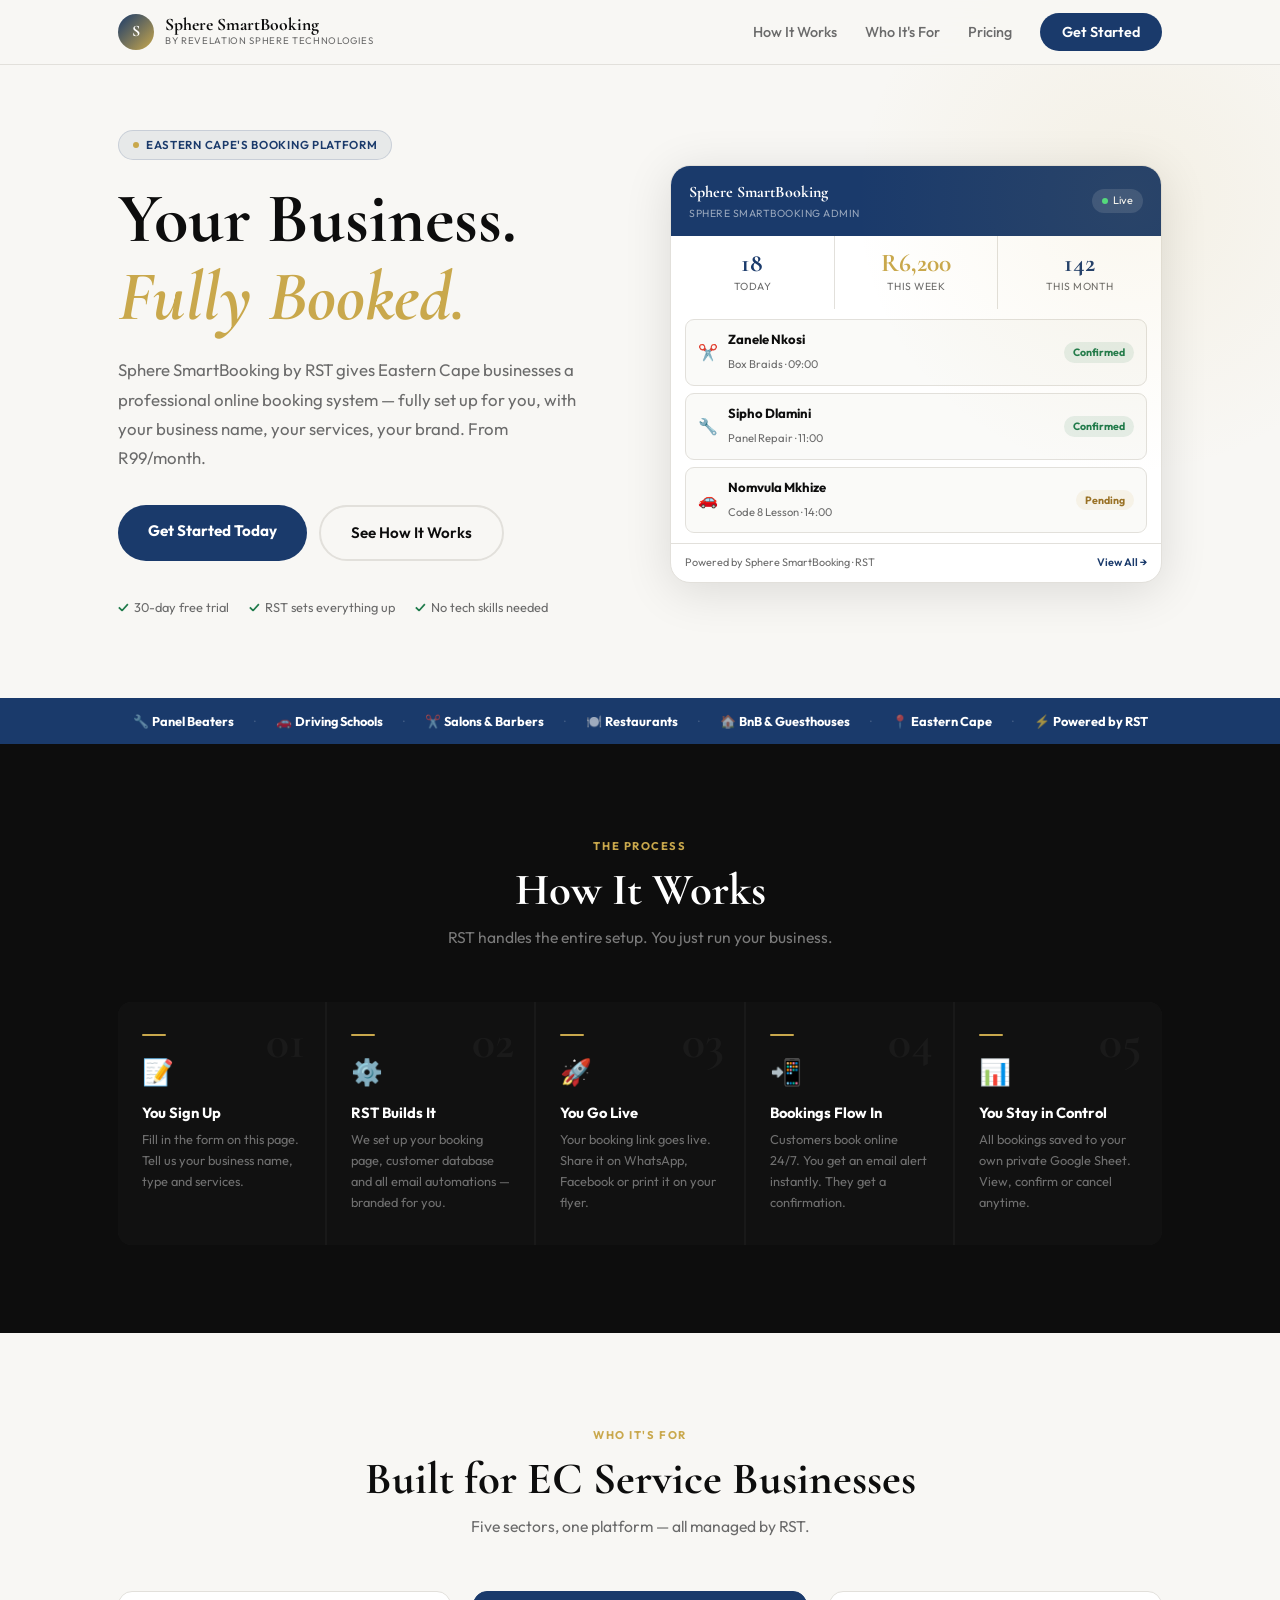
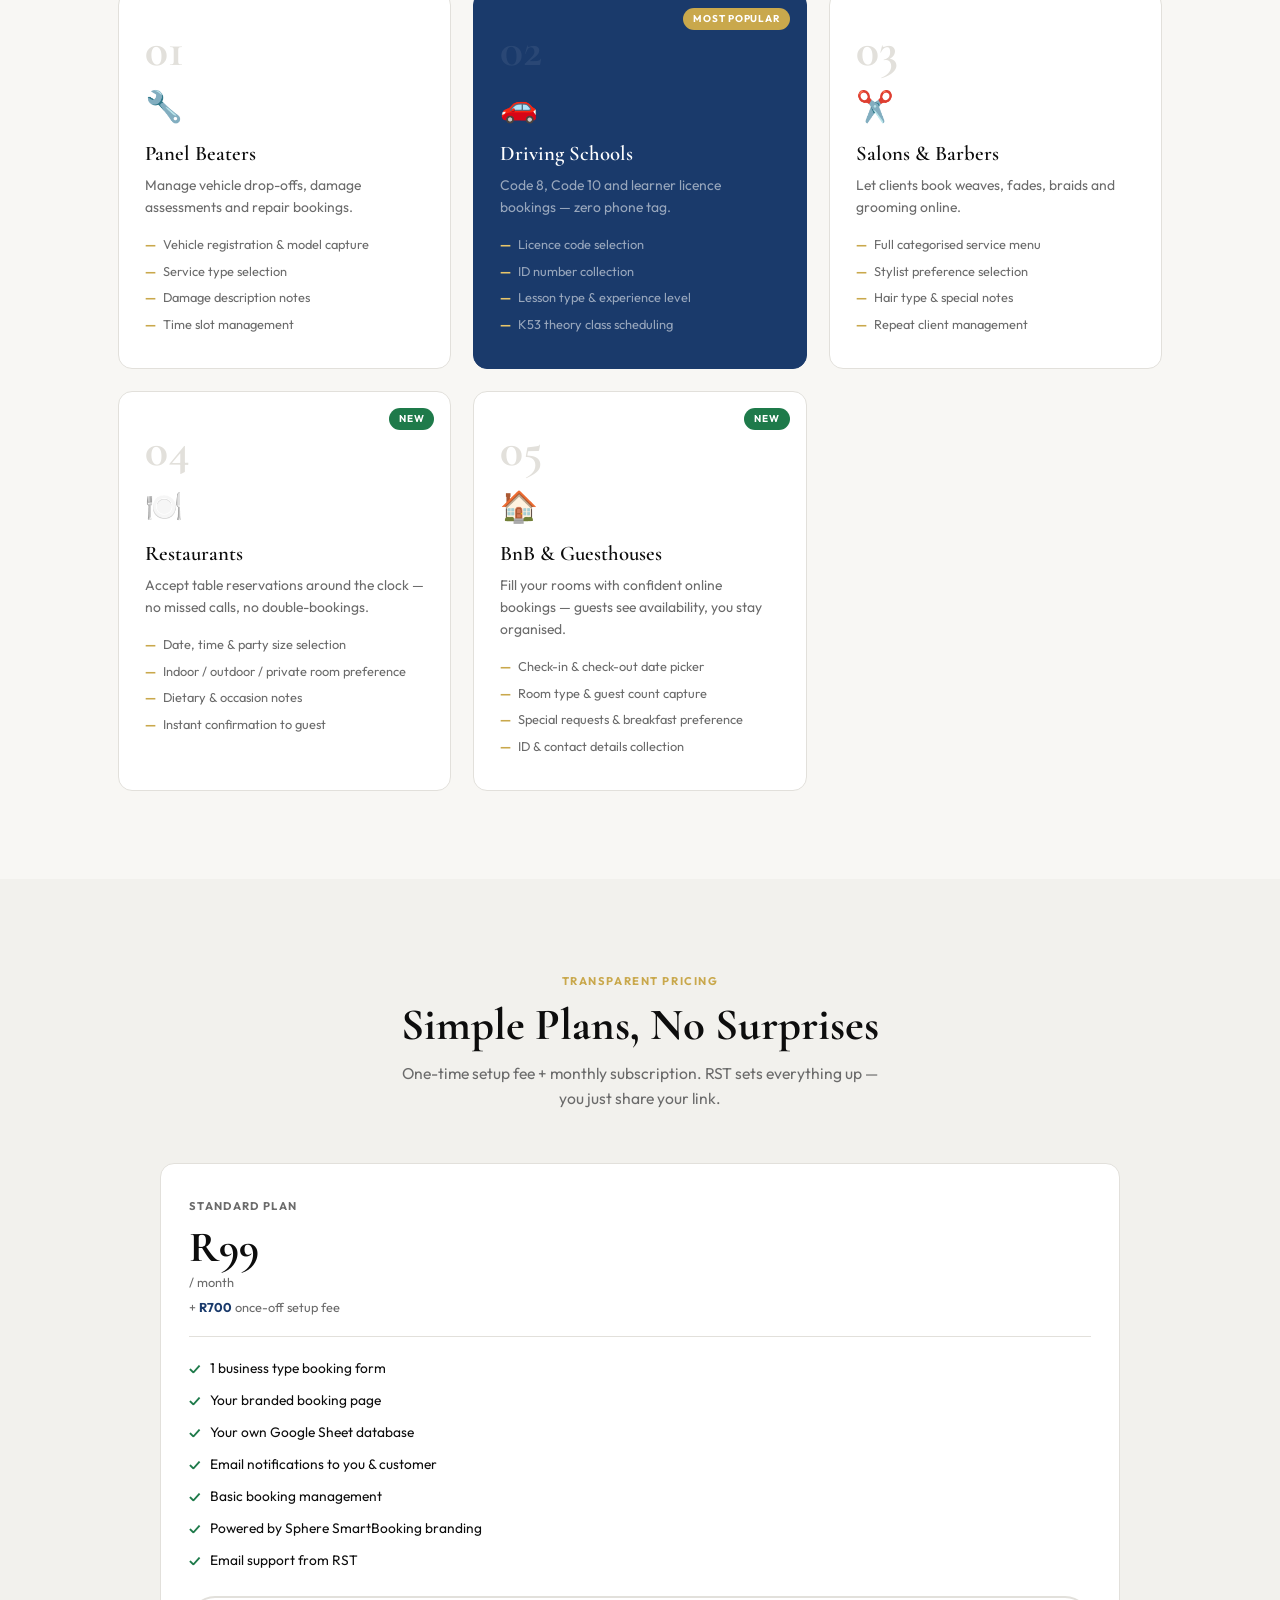
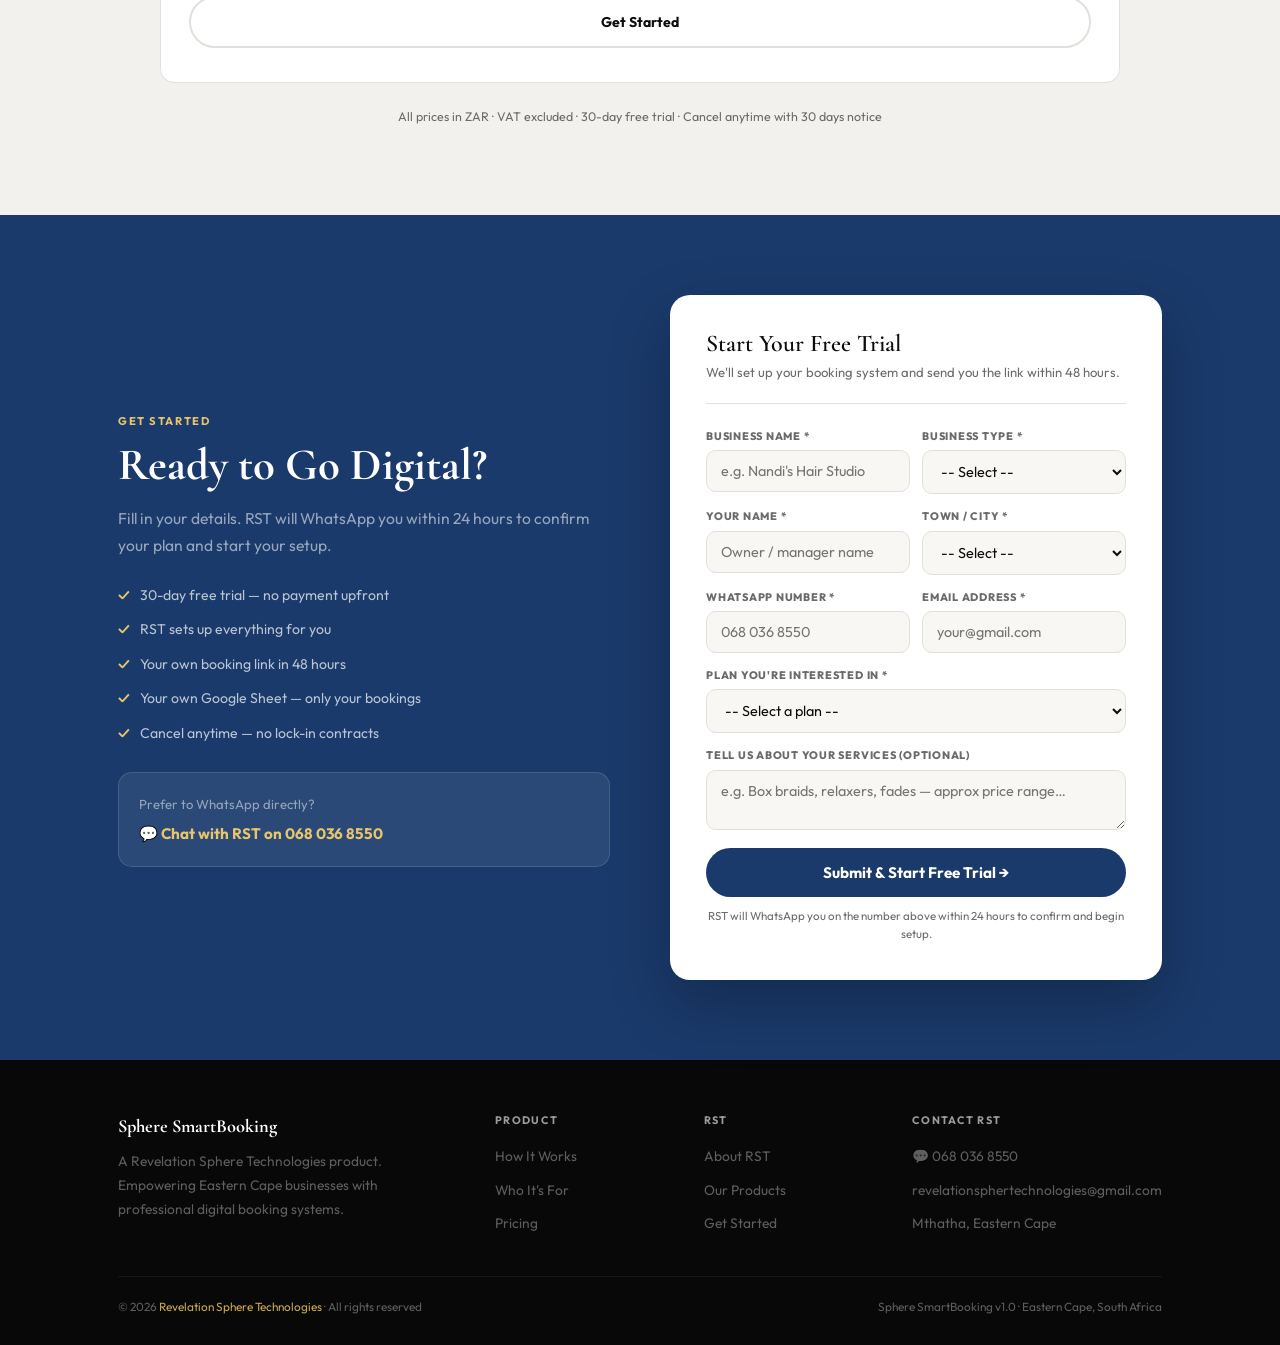
==== index.html @ e5001f71 "first commit" ====
<!DOCTYPE html>
<html lang="en">
<head>
  <meta charset="UTF-8"/>
  <meta name="viewport" content="width=device-width, initial-scale=1.0"/>
  <title>Sphere SmartBooking — by Revelation Sphere Technologies</title>
  <meta name="description" content="Eastern Cape's premium booking platform for panel beaters, driving schools, salons & barbers, restaurants & guesthouses. Set up by RST. From R99/month."/>
  <link href="https://fonts.googleapis.com/css2?family=Cormorant+Garamond:ital,wght@0,600;0,700;1,600&family=Outfit:wght@300;400;500;600;700&display=swap" rel="stylesheet"/>
  <style>
    *,*::before,*::after{box-sizing:border-box;margin:0;padding:0}
    :root{
      --rst:#1a3a6b; --rst2:#0f2447;
      --gold:#c9a84c; --gold2:#e8c56a;
      --bg:#f8f7f4; --surface:#fff;
      --dark:#0d0d0d; --muted:#6b6b6b; --border:#e2e0db;
      --green:#1e7a4a; --red:#c0392b;
      --radius:14px;
      --shadow:0 2px 24px rgba(0,0,0,.07);
      --shadow-lg:0 8px 48px rgba(0,0,0,.12);
    }
    html{scroll-behavior:smooth}
    body{background:var(--bg);color:var(--dark);font-family:'Outfit',sans-serif;font-size:16px;line-height:1.6;overflow-x:hidden}
    .container{max-width:1100px;margin:0 auto;padding:0 28px}
    h1,h2,h3,h4{font-family:'Cormorant Garamond',serif;line-height:1.1}
    h1{font-size:clamp(2.8rem,5.5vw,5rem);font-weight:700}
    h2{font-size:clamp(1.9rem,3.5vw,3rem);font-weight:700}
    h3{font-size:1.3rem;font-weight:600}
    em{font-style:italic;color:var(--gold)}
    .hidden{display:none!important}

    /* NAVBAR */
    .navbar{position:fixed;top:0;left:0;right:0;z-index:200;background:rgba(248,247,244,.93);backdrop-filter:blur(18px);border-bottom:1px solid var(--border)}
    .nav-inner{max-width:1100px;margin:0 auto;display:flex;align-items:center;justify-content:space-between;padding:14px 28px}
    .brand{display:flex;align-items:center;gap:11px;text-decoration:none}
    .brand-ball{width:36px;height:36px;border-radius:50%;background:linear-gradient(135deg,var(--rst),var(--gold));display:flex;align-items:center;justify-content:center;font-family:'Cormorant Garamond',serif;font-weight:700;font-size:1rem;color:#fff;flex-shrink:0}
    .brand-text{display:flex;flex-direction:column}
    .brand-name{font-family:'Cormorant Garamond',serif;font-size:1.1rem;font-weight:700;color:var(--dark);line-height:1}
    .brand-by{font-size:.6rem;color:var(--muted);letter-spacing:.07em;text-transform:uppercase}
    .nav-links{list-style:none;display:flex;align-items:center;gap:28px}
    .nav-links a{color:var(--muted);text-decoration:none;font-size:.9rem;font-weight:500;transition:color .2s}
    .nav-links a:hover{color:var(--rst)}
    .nav-cta{background:var(--rst)!important;color:#fff!important;padding:10px 22px;border-radius:50px;font-weight:600!important;transition:background .2s!important}
    .nav-cta:hover{background:var(--rst2)!important}
    .hamburger{display:none;background:none;border:none;cursor:pointer;flex-direction:column;gap:5px;padding:4px}
    .hamburger span{display:block;width:22px;height:2px;background:var(--dark);border-radius:2px}
    .mob-menu{display:none;flex-direction:column;padding:16px 28px;gap:14px;border-top:1px solid var(--border);background:var(--bg)}
    .mob-menu a{color:var(--muted);text-decoration:none;font-weight:500}
    .mob-menu.open{display:flex}

    /* HERO */
    .hero{padding:130px 0 80px;position:relative;overflow:hidden}
    .hero-glow{position:absolute;top:-100px;right:-150px;width:600px;height:600px;border-radius:50%;background:radial-gradient(circle,rgba(201,168,76,.09),transparent 65%);pointer-events:none}
    .hero-inner{display:grid;grid-template-columns:1fr 1fr;gap:60px;align-items:center}
    .eyebrow{display:inline-flex;align-items:center;gap:7px;background:rgba(26,58,107,.07);border:1px solid rgba(26,58,107,.15);color:var(--rst);padding:5px 14px;border-radius:50px;font-size:.72rem;font-weight:600;letter-spacing:.06em;text-transform:uppercase;margin-bottom:20px}
    .eyebrow::before{content:'';width:6px;height:6px;border-radius:50%;background:var(--gold)}
    .hero h1{margin-bottom:20px}
    .hero-desc{font-size:1.05rem;color:var(--muted);max-width:480px;margin-bottom:32px;line-height:1.75}
    .hero-btns{display:flex;gap:12px;flex-wrap:wrap;margin-bottom:36px}
    .btn-rst{background:var(--rst);color:#fff;padding:14px 30px;border-radius:50px;text-decoration:none;font-weight:700;font-size:.95rem;transition:all .2s;display:inline-block;border:none;cursor:pointer;font-family:'Outfit',sans-serif}
    .btn-rst:hover{background:var(--rst2);transform:translateY(-2px);box-shadow:0 6px 24px rgba(26,58,107,.25)}
    .btn-outline{border:2px solid var(--border);color:var(--dark);padding:14px 30px;border-radius:50px;text-decoration:none;font-weight:600;font-size:.95rem;transition:all .2s;display:inline-block}
    .btn-outline:hover{border-color:var(--rst);color:var(--rst)}
    .trust-row{display:flex;gap:20px;flex-wrap:wrap}
    .trust{font-size:.8rem;color:var(--muted);display:flex;align-items:center;gap:5px}
    .trust::before{content:'✓';color:var(--green);font-weight:700}

    /* MOCK DASHBOARD */
    .mock{background:var(--surface);border-radius:20px;box-shadow:var(--shadow-lg);overflow:hidden;border:1px solid var(--border)}
    .mock-top{background:var(--rst);padding:14px 18px;display:flex;align-items:center;justify-content:space-between}
    .mock-top-title{font-family:'Cormorant Garamond',serif;font-size:1rem;font-weight:700;color:#fff}
    .mock-top-sub{font-size:.65rem;color:rgba(255,255,255,.55);letter-spacing:.05em;text-transform:uppercase}
    .live-pip{display:flex;align-items:center;gap:5px;font-size:.68rem;background:rgba(255,255,255,.12);padding:3px 10px;border-radius:50px;color:#fff}
    .ldot{width:6px;height:6px;border-radius:50%;background:#4ade80;animation:pulse 1.8s infinite}
    @keyframes pulse{0%,100%{opacity:1}50%{opacity:.4}}
    .mock-kpis{display:grid;grid-template-columns:repeat(3,1fr);gap:1px;background:var(--border)}
    .mk{background:var(--surface);padding:14px;text-align:center}
    .mk-v{font-family:'Cormorant Garamond',serif;font-size:1.6rem;font-weight:700;color:var(--rst);line-height:1}
    .mk-v.gold{color:var(--gold)}
    .mk-l{font-size:.65rem;color:var(--muted);text-transform:uppercase;letter-spacing:.05em;margin-top:3px}
    .mock-rows{padding:10px 14px;display:flex;flex-direction:column;gap:7px}
    .mock-row{display:flex;align-items:center;gap:10px;background:#fafaf8;border:1px solid var(--border);border-radius:9px;padding:9px 12px}
    .mock-row-i{font-size:1rem}
    .mock-row-info{flex:1}
    .mock-row-info strong{font-size:.82rem;display:block}
    .mock-row-info span{font-size:.7rem;color:var(--muted)}
    .spill{padding:2px 9px;border-radius:50px;font-size:.66rem;font-weight:700}
    .spill.c{background:rgba(30,122,74,.1);color:var(--green)}
    .spill.p{background:rgba(201,168,76,.1);color:#9a7226}
    .mock-foot{padding:10px 14px;border-top:1px solid var(--border);font-size:.68rem;color:var(--muted);display:flex;justify-content:space-between}
    .mock-foot a{color:var(--rst);font-weight:600;text-decoration:none}

    /* PROOF BAR */
    .proof-bar{background:var(--rst);color:rgba(255,255,255,.6);padding:13px 28px}
    .proof-inner{max-width:1100px;margin:0 auto;display:flex;align-items:center;gap:20px;justify-content:center;flex-wrap:wrap;font-size:.8rem}
    .proof-inner strong{color:#fff}
    .psep{opacity:.3}

    /* SECTIONS */
    .section{padding:88px 0}
    .sec-head{text-align:center;margin-bottom:52px}
    .sec-eyebrow{font-size:.7rem;font-weight:700;letter-spacing:.14em;text-transform:uppercase;color:var(--gold);display:inline-block;margin-bottom:10px}
    .sec-head p{color:var(--muted);max-width:500px;margin:10px auto 0;font-size:.98rem}

    /* HOW IT WORKS */
    .how-section{background:var(--dark)}
    .how-section h2{color:#fff}
    .how-section .sec-head p{color:rgba(255,255,255,.45)}
    .how-grid{display:grid;grid-template-columns:repeat(auto-fit,minmax(195px,1fr));gap:2px;background:rgba(255,255,255,.05);border-radius:var(--radius);overflow:hidden}
    .how-card{background:#111;padding:32px 24px;position:relative}
    .how-card::after{content:attr(data-n);position:absolute;top:16px;right:20px;font-family:'Cormorant Garamond',serif;font-size:3rem;font-weight:700;color:rgba(255,255,255,.04);line-height:1}
    .how-line{width:24px;height:2px;background:var(--gold);border-radius:2px;margin-bottom:16px}
    .how-icon{font-size:1.6rem;margin-bottom:12px}
    .how-card h4{font-family:'Outfit',sans-serif;font-size:.92rem;font-weight:700;color:#fff;margin-bottom:7px}
    .how-card p{font-size:.8rem;color:rgba(255,255,255,.4);line-height:1.65}

    /* SECTORS */
    .sectors-section{background:var(--bg)}
    .sectors-grid{display:grid;grid-template-columns:repeat(auto-fit,minmax(290px,1fr));gap:22px}
    .sc-card{background:var(--surface);border:1px solid var(--border);border-radius:var(--radius);padding:34px 26px;transition:all .25s;position:relative;overflow:hidden}
    .sc-card::after{content:'';position:absolute;bottom:0;left:0;right:0;height:3px;background:linear-gradient(90deg,var(--rst),var(--gold));transform:scaleX(0);transform-origin:left;transition:transform .3s}
    .sc-card:hover::after{transform:scaleX(1)}
    .sc-card:hover{box-shadow:var(--shadow-lg);transform:translateY(-4px)}
    .sc-num{font-family:'Cormorant Garamond',serif;font-size:3rem;font-weight:700;color:var(--border);line-height:1;margin-bottom:8px}
    .sc-emoji{font-size:1.9rem;margin-bottom:12px}
    .sc-card h3{margin-bottom:8px}
    .sc-card p{color:var(--muted);font-size:.87rem;margin-bottom:16px}
    .sc-card ul{list-style:none;display:flex;flex-direction:column;gap:6px}
    .sc-card li{font-size:.8rem;color:var(--muted);display:flex;align-items:center;gap:7px}
    .sc-card li::before{content:'—';color:var(--gold);font-weight:700;flex-shrink:0}
    .sc-card.feat{background:var(--rst);border-color:var(--rst)}
    .sc-card.feat h3,.sc-pop{color:#fff}
    .sc-card.feat p,.sc-card.feat li{color:rgba(255,255,255,.55)}
    .sc-card.feat .sc-num{color:rgba(255,255,255,.07)}
    .sc-card.feat li::before{color:var(--gold2)}
    .sc-pop{position:absolute;top:16px;right:16px;background:var(--gold);font-size:.62rem;font-weight:700;letter-spacing:.08em;text-transform:uppercase;padding:3px 10px;border-radius:50px}
    /* NEW badge for new sectors */
    .sc-new{position:absolute;top:16px;right:16px;background:var(--green);color:#fff;font-size:.62rem;font-weight:700;letter-spacing:.08em;text-transform:uppercase;padding:3px 10px;border-radius:50px}

    /* PRICING */
    .pricing-section{background:#f2f1ed}
    .pricing-grid{display:grid;grid-template-columns:repeat(auto-fit,minmax(275px,1fr));gap:22px;max-width:960px;margin:0 auto}
    .pc{background:var(--surface);border:1px solid var(--border);border-radius:var(--radius);padding:34px 28px;display:flex;flex-direction:column;transition:box-shadow .2s;position:relative}
    .pc:hover{box-shadow:var(--shadow-lg)}
    .pc.pop{background:var(--rst);border-color:var(--rst);transform:scale(1.03)}
    .pop-tag{position:absolute;top:-13px;left:50%;transform:translateX(-50%);background:var(--gold);color:#fff;font-size:.66rem;font-weight:700;letter-spacing:.1em;text-transform:uppercase;padding:4px 14px;border-radius:50px;white-space:nowrap}
    .pc-tier{font-size:.7rem;font-weight:700;letter-spacing:.12em;text-transform:uppercase;color:var(--muted);margin-bottom:10px}
    .pc.pop .pc-tier{color:rgba(255,255,255,.5)}
    .pc-amt{font-family:'Cormorant Garamond',serif;font-size:2.7rem;font-weight:700;color:var(--dark);line-height:1;margin-bottom:3px}
    .pc.pop .pc-amt{color:#fff}
    .pc-per{font-size:.8rem;color:var(--muted);margin-bottom:5px}
    .pc.pop .pc-per{color:rgba(255,255,255,.5)}
    .pc-setup{font-size:.8rem;color:var(--muted);margin-bottom:20px;padding-bottom:18px;border-bottom:1px solid var(--border)}
    .pc.pop .pc-setup{color:rgba(255,255,255,.5);border-bottom-color:rgba(255,255,255,.15)}
    .pc-setup strong{color:var(--rst)}
    .pc.pop .pc-setup strong{color:var(--gold2)}
    .pc-feats{list-style:none;display:flex;flex-direction:column;gap:9px;flex:1;margin-bottom:24px}
    .pc-feats li{font-size:.86rem;display:flex;gap:9px;align-items:flex-start}
    .pc-feats li::before{content:'✓';color:var(--green);font-weight:700;flex-shrink:0;margin-top:1px}
    .pc.pop .pc-feats li{color:rgba(255,255,255,.8)}
    .pc.pop .pc-feats li::before{color:var(--gold2)}
    .btn-pc{display:block;text-align:center;text-decoration:none;padding:13px;border-radius:50px;font-weight:700;font-size:.88rem;transition:all .2s;font-family:'Outfit',sans-serif;border:none;cursor:pointer}
    .btn-pc.solid{background:var(--rst);color:#fff}
    .btn-pc.solid:hover{background:var(--rst2)}
    .btn-pc.bdr{border:2px solid var(--border);color:var(--dark);background:transparent}
    .btn-pc.bdr:hover{border-color:var(--rst);color:var(--rst)}
    .btn-pc.gld{background:var(--gold);color:#fff}
    .btn-pc.gld:hover{background:var(--gold2)}
    .price-note{text-align:center;margin-top:24px;font-size:.78rem;color:var(--muted)}

    /* SIGN UP FORM */
    .signup-section{background:var(--rst);padding:80px 0}
    .signup-inner{display:grid;grid-template-columns:1fr 1fr;gap:60px;align-items:center}
    .signup-left h2{color:#fff;margin-bottom:14px}
    .signup-left p{color:rgba(255,255,255,.55);font-size:.98rem;margin-bottom:24px;line-height:1.75}
    .signup-perks{display:flex;flex-direction:column;gap:12px}
    .sp-item{display:flex;align-items:center;gap:10px;font-size:.88rem;color:rgba(255,255,255,.7)}
    .sp-item::before{content:'✓';color:var(--gold2);font-weight:700;flex-shrink:0}

    /* DYNAMIC FORM FIELDS */
    .dynamic-fields{display:none}
    .dynamic-fields.active{display:block}

    /* SIGNUP FORM CARD */
    .signup-form-card{background:var(--surface);border-radius:20px;padding:36px;box-shadow:0 24px 60px rgba(0,0,0,.25)}
    .signup-form-card h3{font-size:1.5rem;margin-bottom:4px}
    .signup-form-card .sub{font-size:.82rem;color:var(--muted);margin-bottom:24px;padding-bottom:20px;border-bottom:1px solid var(--border)}
    .sfg{display:flex;flex-direction:column;gap:5px;margin-bottom:14px}
    .sfg label{font-size:.68rem;font-weight:800;letter-spacing:.07em;text-transform:uppercase;color:var(--muted)}
    .sfg input,.sfg select,.sfg textarea{background:var(--bg);border:1.5px solid var(--border);border-radius:10px;color:var(--dark);padding:11px 14px;font-family:'Outfit',sans-serif;font-size:.9rem;transition:border-color .2s;outline:none;width:100%}
    .sfg input:focus,.sfg select:focus,.sfg textarea:focus{border-color:var(--rst);box-shadow:0 0 0 3px rgba(26,58,107,.07)}
    .sfg select option{background:#fff}
    .sfg-row{display:grid;grid-template-columns:1fr 1fr;gap:12px}
    .btn-signup{width:100%;padding:15px;background:var(--rst);color:#fff;font-family:'Outfit',sans-serif;font-size:.95rem;font-weight:700;border:none;border-radius:50px;cursor:pointer;transition:all .2s;margin-top:4px}
    .btn-signup:hover{background:var(--rst2);transform:translateY(-1px);box-shadow:0 6px 20px rgba(26,58,107,.3)}
    .btn-signup:disabled{opacity:.6;cursor:not-allowed;transform:none}
    .signup-note{text-align:center;font-size:.72rem;color:var(--muted);margin-top:10px}

    /* FOOTER */
    .footer{background:#080808;color:rgba(255,255,255,.35);padding:52px 0 28px}
    .footer-grid{display:grid;grid-template-columns:2fr 1fr 1fr 1fr;gap:40px;margin-bottom:40px}
    .footer h5{color:rgba(255,255,255,.6);font-size:.68rem;font-weight:700;letter-spacing:.12em;text-transform:uppercase;margin-bottom:14px}
    .footer ul{list-style:none;display:flex;flex-direction:column;gap:8px}
    .footer ul a{color:rgba(255,255,255,.35);text-decoration:none;font-size:.86rem;transition:color .2s}
    .footer ul a:hover{color:var(--gold)}
    .footer p{font-size:.86rem;line-height:1.75}
    .f-logo{font-family:'Cormorant Garamond',serif;font-size:1.15rem;font-weight:700;color:#fff;margin-bottom:8px}
    .footer-bottom{border-top:1px solid rgba(255,255,255,.06);padding-top:20px;display:flex;justify-content:space-between;flex-wrap:wrap;gap:10px}
    .footer-bottom p{font-size:.74rem}
    .footer-bottom a{color:var(--gold);text-decoration:none}

    /* SUCCESS MODAL */
    .modal-overlay{position:fixed;inset:0;z-index:1000;background:rgba(0,0,0,.65);display:flex;align-items:center;justify-content:center;backdrop-filter:blur(8px)}
    .modal-box{background:var(--surface);border-radius:24px;padding:44px 36px;max-width:420px;width:90%;text-align:center;box-shadow:0 24px 80px rgba(0,0,0,.25)}
    .modal-box h3{font-size:1.8rem;margin-bottom:12px}
    .modal-box p{color:var(--muted);font-size:.9rem;line-height:1.65;margin-bottom:8px}
    .modal-close-btn{margin-top:20px;padding:13px 28px;background:var(--rst);color:#fff;border:none;border-radius:50px;font-family:'Outfit',sans-serif;font-weight:700;font-size:.9rem;cursor:pointer;transition:background .2s}
    .modal-close-btn:hover{background:var(--rst2)}

    /* RESPONSIVE */
    @media(max-width:900px){
      .hero-inner,.signup-inner{grid-template-columns:1fr}
      .mock{display:none}
      .nav-links{display:none}
      .hamburger{display:flex}
      .footer-grid{grid-template-columns:1fr 1fr}
    }
    @media(max-width:560px){
      .footer-grid{grid-template-columns:1fr}
      .pc.pop{transform:none}
      .sfg-row{grid-template-columns:1fr}
    }
    .reveal{opacity:0;transform:translateY(20px);transition:opacity .6s ease,transform .6s ease}
    .reveal.in{opacity:1;transform:none}
  </style>
</head>
<body>

<!-- NAVBAR -->
<nav class="navbar">
  <div class="nav-inner">
    <a href="#" class="brand">
      <div class="brand-ball">S</div>
      <div class="brand-text">
        <span class="brand-name">Sphere SmartBooking</span>
        <span class="brand-by">by Revelation Sphere Technologies</span>
      </div>
    </a>
    <ul class="nav-links">
      <li><a href="#how">How It Works</a></li>
      <li><a href="#sectors">Who It's For</a></li>
      <li><a href="#pricing">Pricing</a></li>
      <li><a href="#signup" class="nav-cta">Get Started</a></li>
    </ul>
    <button class="hamburger" onclick="toggleMenu()"><span></span><span></span><span></span></button>
  </div>
  <div class="mob-menu" id="mobMenu">
    <a href="#how">How It Works</a>
    <a href="#sectors">Who It's For</a>
    <a href="#pricing">Pricing</a>
    <a href="#signup">Get Started</a>
  </div>
</nav>

<!-- HERO -->
<section class="hero">
  <div class="hero-glow"></div>
  <div class="container">
    <div class="hero-inner">
      <div class="reveal">
        <div class="eyebrow">Eastern Cape's Booking Platform</div>
        <h1>Your Business.<br/><em>Fully Booked.</em></h1>
        <p class="hero-desc">Sphere SmartBooking by RST gives Eastern Cape businesses a professional online booking system — fully set up for you, with your business name, your services, your brand. From R99/month.</p>
        <div class="hero-btns">
          <a href="#signup" class="btn-rst">Get Started Today</a>
          <a href="#how" class="btn-outline">See How It Works</a>
        </div>
        <div class="trust-row">
          <div class="trust">30-day free trial</div>
          <div class="trust">RST sets everything up</div>
          <div class="trust">No tech skills needed</div>
        </div>
      </div>
      <div class="reveal">
        <div class="mock">
          <div class="mock-top">
            <div><div class="mock-top-title">Sphere SmartBooking</div><div class="mock-top-sub">Sphere SmartBooking Admin</div></div>
            <div class="live-pip"><span class="ldot"></span>Live</div>
          </div>
          <div class="mock-kpis">
            <div class="mk"><div class="mk-v">18</div><div class="mk-l">Today</div></div>
            <div class="mk"><div class="mk-v gold">R6,200</div><div class="mk-l">This Week</div></div>
            <div class="mk"><div class="mk-v">142</div><div class="mk-l">This Month</div></div>
          </div>
          <div class="mock-rows">
            <div class="mock-row"><span class="mock-row-i">✂️</span><div class="mock-row-info"><strong>Zanele Nkosi</strong><span>Box Braids · 09:00</span></div><span class="spill c">Confirmed</span></div>
            <div class="mock-row"><span class="mock-row-i">🔧</span><div class="mock-row-info"><strong>Sipho Dlamini</strong><span>Panel Repair · 11:00</span></div><span class="spill c">Confirmed</span></div>
            <div class="mock-row"><span class="mock-row-i">🚗</span><div class="mock-row-info"><strong>Nomvula Mkhize</strong><span>Code 8 Lesson · 14:00</span></div><span class="spill p">Pending</span></div>
          </div>
          <div class="mock-foot"><span>Powered by Sphere SmartBooking · RST</span><a href="#">View All →</a></div>
        </div>
      </div>
    </div>
  </div>
</section>

<!-- PROOF BAR -->
<div class="proof-bar">
  <div class="proof-inner">
    <span>🔧 <strong>Panel Beaters</strong></span><span class="psep">·</span>
    <span>🚗 <strong>Driving Schools</strong></span><span class="psep">·</span>
    <span>✂️ <strong>Salons & Barbers</strong></span><span class="psep">·</span>
    <span>🍽️ <strong>Restaurants</strong></span><span class="psep">·</span>
    <span>🏠 <strong>BnB & Guesthouses</strong></span><span class="psep">·</span>
    <span>📍 <strong>Eastern Cape</strong></span><span class="psep">·</span>
    <span>⚡ <strong>Powered by RST</strong></span>
  </div>
</div>

<!-- HOW IT WORKS -->
<section id="how" class="section how-section">
  <div class="container">
    <div class="sec-head">
      <div class="sec-eyebrow">The Process</div>
      <h2 style="color:#fff">How It Works</h2>
      <p>RST handles the entire setup. You just run your business.</p>
    </div>
    <div class="how-grid reveal">
      <div class="how-card" data-n="01"><div class="how-line"></div><div class="how-icon">📝</div><h4>You Sign Up</h4><p>Fill in the form on this page. Tell us your business name, type and services.</p></div>
      <div class="how-card" data-n="02"><div class="how-line"></div><div class="how-icon">⚙️</div><h4>RST Builds It</h4><p>We set up your booking page, customer database and all email automations — branded for you.</p></div>
      <div class="how-card" data-n="03"><div class="how-line"></div><div class="how-icon">🚀</div><h4>You Go Live</h4><p>Your booking link goes live. Share it on WhatsApp, Facebook or print it on your flyer.</p></div>
      <div class="how-card" data-n="04"><div class="how-line"></div><div class="how-icon">📲</div><h4>Bookings Flow In</h4><p>Customers book online 24/7. You get an email alert instantly. They get a confirmation.</p></div>
      <div class="how-card" data-n="05"><div class="how-line"></div><div class="how-icon">📊</div><h4>You Stay in Control</h4><p>All bookings saved to your own private Google Sheet. View, confirm or cancel anytime.</p></div>
    </div>
  </div>
</section>

<!-- SECTORS -->
<section id="sectors" class="section sectors-section">
  <div class="container">
    <div class="sec-head">
      <div class="sec-eyebrow">Who It's For</div>
      <h2>Built for EC Service Businesses</h2>
      <p>Five sectors, one platform — all managed by RST.</p>
    </div>
    <div class="sectors-grid reveal">
      <div class="sc-card">
        <div class="sc-num">01</div>
        <div class="sc-emoji">🔧</div>
        <h3>Panel Beaters</h3>
        <p>Manage vehicle drop-offs, damage assessments and repair bookings.</p>
        <ul>
          <li>Vehicle registration & model capture</li>
          <li>Service type selection</li>
          <li>Damage description notes</li>
          <li>Time slot management</li>
        </ul>
      </div>
      <div class="sc-card feat">
        <div class="sc-pop">Most Popular</div>
        <div class="sc-num">02</div>
        <div class="sc-emoji">🚗</div>
        <h3>Driving Schools</h3>
        <p>Code 8, Code 10 and learner licence bookings — zero phone tag.</p>
        <ul>
          <li>Licence code selection</li>
          <li>ID number collection</li>
          <li>Lesson type & experience level</li>
          <li>K53 theory class scheduling</li>
        </ul>
      </div>
      <div class="sc-card">
        <div class="sc-num">03</div>
        <div class="sc-emoji">✂️</div>
        <h3>Salons & Barbers</h3>
        <p>Let clients book weaves, fades, braids and grooming online.</p>
        <ul>
          <li>Full categorised service menu</li>
          <li>Stylist preference selection</li>
          <li>Hair type & special notes</li>
          <li>Repeat client management</li>
        </ul>
      </div>
      <div class="sc-card">
        <div class="sc-new">New</div>
        <div class="sc-num">04</div>
        <div class="sc-emoji">🍽️</div>
        <h3>Restaurants</h3>
        <p>Accept table reservations around the clock — no missed calls, no double-bookings.</p>
        <ul>
          <li>Date, time & party size selection</li>
          <li>Indoor / outdoor / private room preference</li>
          <li>Dietary & occasion notes</li>
          <li>Instant confirmation to guest</li>
        </ul>
      </div>
      <div class="sc-card">
        <div class="sc-new">New</div>
        <div class="sc-num">05</div>
        <div class="sc-emoji">🏠</div>
        <h3>BnB & Guesthouses</h3>
        <p>Fill your rooms with confident online bookings — guests see availability, you stay organised.</p>
        <ul>
          <li>Check-in & check-out date picker</li>
          <li>Room type & guest count capture</li>
          <li>Special requests & breakfast preference</li>
          <li>ID & contact details collection</li>
        </ul>
      </div>
    </div>
  </div>
</section>

<!-- PRICING -->
<section id="pricing" class="section pricing-section">
  <div class="container">
    <div class="sec-head">
      <div class="sec-eyebrow">Transparent Pricing</div>
      <h2>Simple Plans, No Surprises</h2>
      <p>One-time setup fee + monthly subscription. RST sets everything up — you just share your link.</p>
    </div>
    <div class="pricing-grid reveal">
      <div class="pc">
        <div class="pc-tier">Standard Plan</div>
        <div class="pc-amt">R99</div>
        <div class="pc-per">/ month</div>
        <div class="pc-setup">+ <strong>R700</strong> once-off setup fee</div>
        <ul class="pc-feats">
          <li>1 business type booking form</li>
          <li>Your branded booking page</li>
          <li>Your own Google Sheet database</li>
          <li>Email notifications to you & customer</li>
          <li>Basic booking management</li>
          <li>Powered by Sphere SmartBooking branding</li>
          <li>Email support from RST</li>
        </ul>
        <a href="#signup" class="btn-pc bdr">Get Started</a>
      </div>
    </div>
    <p class="price-note">All prices in ZAR · VAT excluded · 30-day free trial · Cancel anytime with 30 days notice</p>
  </div>
</section>

<!-- SIGN UP FORM -->
<section id="signup" class="signup-section">
  <div class="container">
    <div class="signup-inner">
      <div class="signup-left reveal">
        <div class="sec-eyebrow" style="color:var(--gold2)">Get Started</div>
        <h2>Ready to Go Digital?</h2>
        <p>Fill in your details. RST will WhatsApp you within 24 hours to confirm your plan and start your setup.</p>
        <div class="signup-perks">
          <div class="sp-item">30-day free trial — no payment upfront</div>
          <div class="sp-item">RST sets up everything for you</div>
          <div class="sp-item">Your own booking link in 48 hours</div>
          <div class="sp-item">Your own Google Sheet — only your bookings</div>
          <div class="sp-item">Cancel anytime — no lock-in contracts</div>
        </div>
        <div style="margin-top:28px;padding:20px;background:rgba(255,255,255,.08);border:1px solid rgba(255,255,255,.12);border-radius:var(--radius)">
          <p style="color:rgba(255,255,255,.5);font-size:.82rem;margin-bottom:6px">Prefer to WhatsApp directly?</p>
          <a href="https://wa.me/27680368550?text=Hi%20RST%2C%20I%20want%20Sphere%20SmartBooking%20for%20my%20business"
             style="color:var(--gold2);font-weight:700;font-size:.95rem;text-decoration:none;display:flex;align-items:center;gap:8px"
             target="_blank">
            💬 Chat with RST on 068 036 8550
          </a>
        </div>
      </div>

      <div class="signup-form-card reveal">
        <h3>Start Your Free Trial</h3>
        <p class="sub">We'll set up your booking system and send you the link within 48 hours.</p>

        <!-- NETLIFY FORM — collects new client signups -->
        <form id="signupForm"
              name="ssb-new-client-signup"
              method="POST"
              data-netlify="true"
              netlify
              netlify-honeypot="bot-field">
          <input type="hidden" name="form-name" value="ssb-new-client-signup"/>
          <p class="hidden"><label>Skip: <input name="bot-field"/></label></p>

          <div class="sfg-row">
            <div class="sfg">
              <label>Business Name *</label>
              <input type="text" name="business_name" placeholder="e.g. Nandi's Hair Studio" required/>
            </div>
            <div class="sfg">
              <label>Business Type *</label>
              <select name="business_type" id="businessTypeSelect" required>
                <option value="">-- Select --</option>
                <option value="Salon & Barber">Salon &amp; Barber</option>
                <option value="Panel Beater">Panel Beater</option>
                <option value="Driving School">Driving School</option>
                <option value="Restaurant">Restaurant</option>
                <option value="BnB & Guesthouse">BnB &amp; Guesthouse</option>
                <option value="Other">Other</option>
              </select>
            </div>
          </div>

          <!-- DYNAMIC: Restaurant fields -->
          <div class="dynamic-fields" id="fields-restaurant">
            <div class="sfg-row">
              <div class="sfg">
                <label>No. of Tables / Covers</label>
                <input type="text" name="restaurant_covers" placeholder="e.g. 12 tables / 60 seats"/>
              </div>
              <div class="sfg">
                <label>Seating Areas</label>
                <select name="restaurant_seating">
                  <option value="">-- Select --</option>
                  <option>Indoor only</option>
                  <option>Outdoor only</option>
                  <option>Indoor &amp; Outdoor</option>
                  <option>Private rooms available</option>
                </select>
              </div>
            </div>
            <div class="sfg">
              <label>Booking Slot Duration</label>
              <select name="restaurant_slot">
                <option value="">-- Select --</option>
                <option>45 minutes</option>
                <option>1 hour</option>
                <option>1.5 hours</option>
                <option>2 hours</option>
              </select>
            </div>
          </div>

          <!-- DYNAMIC: BnB / Guesthouse fields -->
          <div class="dynamic-fields" id="fields-bnb">
            <div class="sfg-row">
              <div class="sfg">
                <label>No. of Rooms</label>
                <input type="number" name="bnb_rooms" placeholder="e.g. 6" min="1"/>
              </div>
              <div class="sfg">
                <label>Room Types Available</label>
                <select name="bnb_room_types">
                  <option value="">-- Select --</option>
                  <option>Single only</option>
                  <option>Double / Twin</option>
                  <option>Mixed (single, double, family)</option>
                  <option>Ensuite / Self-catering units</option>
                </select>
              </div>
            </div>
            <div class="sfg">
              <label>Breakfast Offered?</label>
              <select name="bnb_breakfast">
                <option value="">-- Select --</option>
                <option>Yes — included</option>
                <option>Yes — optional add-on</option>
                <option>No breakfast</option>
              </select>
            </div>
          </div>

          <div class="sfg-row">
            <div class="sfg">
              <label>Your Name *</label>
              <input type="text" name="owner_name" placeholder="Owner / manager name" required/>
            </div>
            <div class="sfg">
              <label>Town / City *</label>
              <select name="town" required>
                <option value="">-- Select --</option>
                <option>Mthatha</option>
                <option>East London</option>
                <option>Port Elizabeth (Gqeberha)</option>
                <option>King William's Town</option>
                <option>Queenstown</option>
                <option>Butterworth</option>
                <option>Komani</option>
                <option>Aliwal North</option>
                <option>Other EC Town</option>
              </select>
            </div>
          </div>
          <div class="sfg-row">
            <div class="sfg">
              <label>WhatsApp Number *</label>
              <input type="tel" name="phone" placeholder="068 036 8550" required/>
            </div>
            <div class="sfg">
              <label>Email Address *</label>
              <input type="email" name="email" placeholder="your@gmail.com" required/>
            </div>
          </div>
          <div class="sfg">
            <label>Plan You're Interested In *</label>
            <select name="plan" required>
              <option value="">-- Select a plan --</option>
              <option>Starter — R99/month + R500 setup</option>
            </select>
          </div>
          <div class="sfg">
            <label>Tell us about your services (optional)</label>
            <textarea name="services_info" rows="2" placeholder="e.g. Box braids, relaxers, fades — approx price range…"></textarea>
          </div>

          <button type="submit" class="btn-signup" id="signupBtn">Submit &amp; Start Free Trial →</button>
          <p class="signup-note">RST will WhatsApp you on the number above within 24 hours to confirm and begin setup.</p>
        </form>
      </div>
    </div>
  </div>
</section>

<!-- FOOTER -->
<footer class="footer">
  <div class="container">
    <div class="footer-grid">
      <div>
        <div class="f-logo">Sphere SmartBooking</div>
        <p>A Revelation Sphere Technologies product. Empowering Eastern Cape businesses with professional digital booking systems.</p>
      </div>
      <div>
        <h5>Product</h5>
        <ul>
          <li><a href="#how">How It Works</a></li>
          <li><a href="#sectors">Who It's For</a></li>
          <li><a href="#pricing">Pricing</a></li>
        </ul>
      </div>
      <div>
        <h5>RST</h5>
        <ul>
          <li><a href="about.html">About RST</a></li>
          <li><a href="#">Our Products</a></li>
          <li><a href="#signup">Get Started</a></li>
        </ul>
      </div>
      <div>
        <h5>Contact RST</h5>
        <ul>
          <li><a href="https://wa.me/27680368550">💬 068 036 8550</a></li>
          <li><a href="mailto:revelationsphertechnologies@gmail.com">revelationsphertechnologies@gmail.com</a></li>
          <li><a href="#">Mthatha, Eastern Cape</a></li>
        </ul>
      </div>
    </div>
    <div class="footer-bottom">
      <p>© 2026 <a href="https://revelationspheretechnologies.netlify.app/">Revelation Sphere Technologies</a> · All rights reserved</p>
      <p>Sphere SmartBooking v1.0 · Eastern Cape, South Africa</p>
    </div>
  </div>
</footer>

<!-- SUCCESS MODAL -->
<div id="signupModal" class="modal-overlay" style="display:none">
  <div class="modal-box">
    <div style="font-size:3rem;margin-bottom:14px">🎉</div>
    <h3>You're Signed Up!</h3>
    <p>Thank you! The RST team will WhatsApp you within <strong>24 hours</strong> to confirm your plan and kick off your setup.</p>
    <p>Your booking link will be live within <strong>48 hours</strong>.</p>
    <button class="modal-close-btn" onclick="document.getElementById('signupModal').style.display='none'">Close ✓</button>
  </div>
</div>

<script>
function toggleMenu(){ document.getElementById('mobMenu').classList.toggle('open'); }

// Dynamic form fields based on business type
document.getElementById('businessTypeSelect').addEventListener('change', function(){
  const val = this.value;
  document.querySelectorAll('.dynamic-fields').forEach(el => el.classList.remove('active'));
  if(val === 'Restaurant') document.getElementById('fields-restaurant').classList.add('active');
  if(val === 'BnB & Guesthouse') document.getElementById('fields-bnb').classList.add('active');
});

// Signup form
document.getElementById('signupForm').addEventListener('submit', function(e){
  e.preventDefault();
  const btn = document.getElementById('signupBtn');
  btn.textContent = 'Submitting…'; btn.disabled = true;
  fetch('/', {
    method:'POST',
    headers:{'Content-Type':'application/x-www-form-urlencoded'},
    body: new URLSearchParams(new FormData(this)).toString()
  })
  .then(()=>{ document.getElementById('signupModal').style.display='flex'; this.reset(); document.querySelectorAll('.dynamic-fields').forEach(el=>el.classList.remove('active')); btn.textContent='Submit & Start Free Trial →'; btn.disabled=false; })
  .catch(()=>{ document.getElementById('signupModal').style.display='flex'; this.reset(); document.querySelectorAll('.dynamic-fields').forEach(el=>el.classList.remove('active')); btn.textContent='Submit & Start Free Trial →'; btn.disabled=false; });
});

document.getElementById('signupModal').addEventListener('click',function(e){if(e.target===this)this.style.display='none';});

// Scroll reveal
const obs = new IntersectionObserver(es=>es.forEach(e=>{if(e.isIntersecting)e.target.classList.add('in')}),{threshold:.08});
document.querySelectorAll('.reveal').forEach(r=>obs.observe(r));
</script>
</body>
</html>
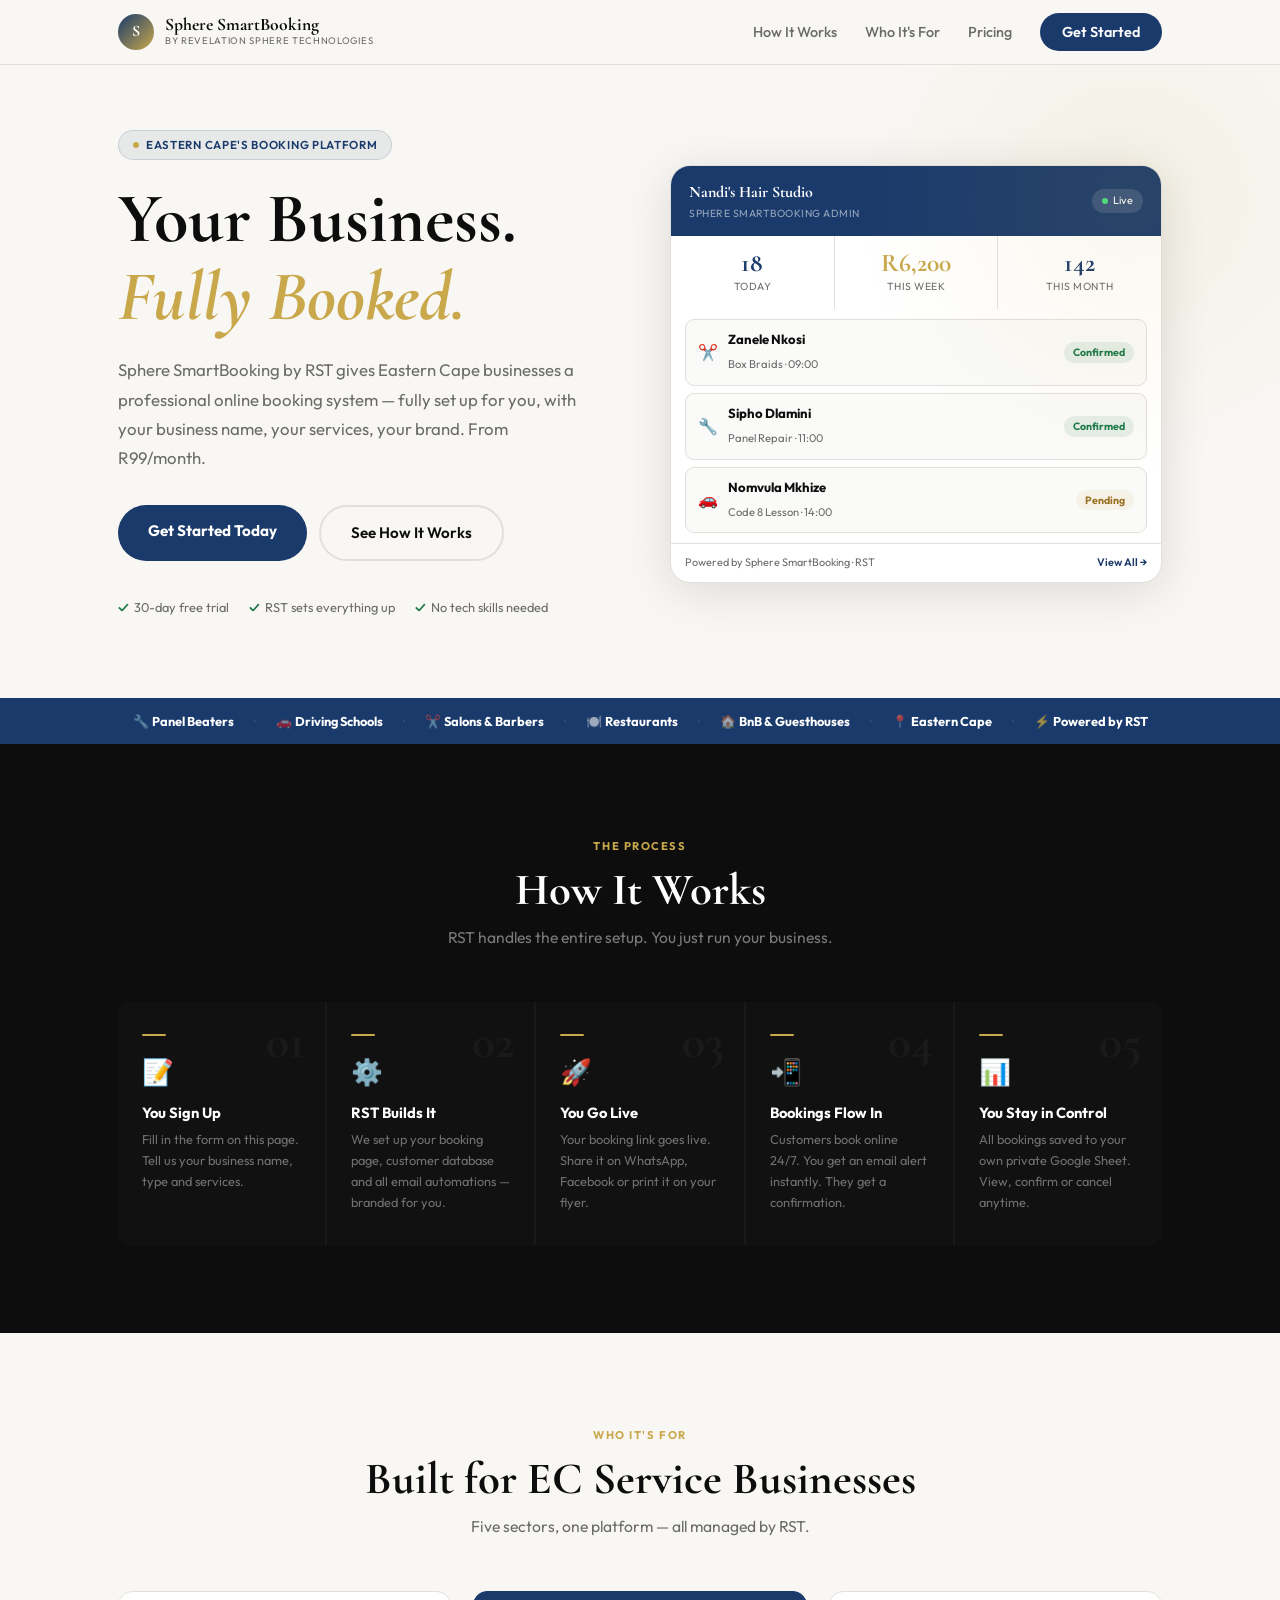
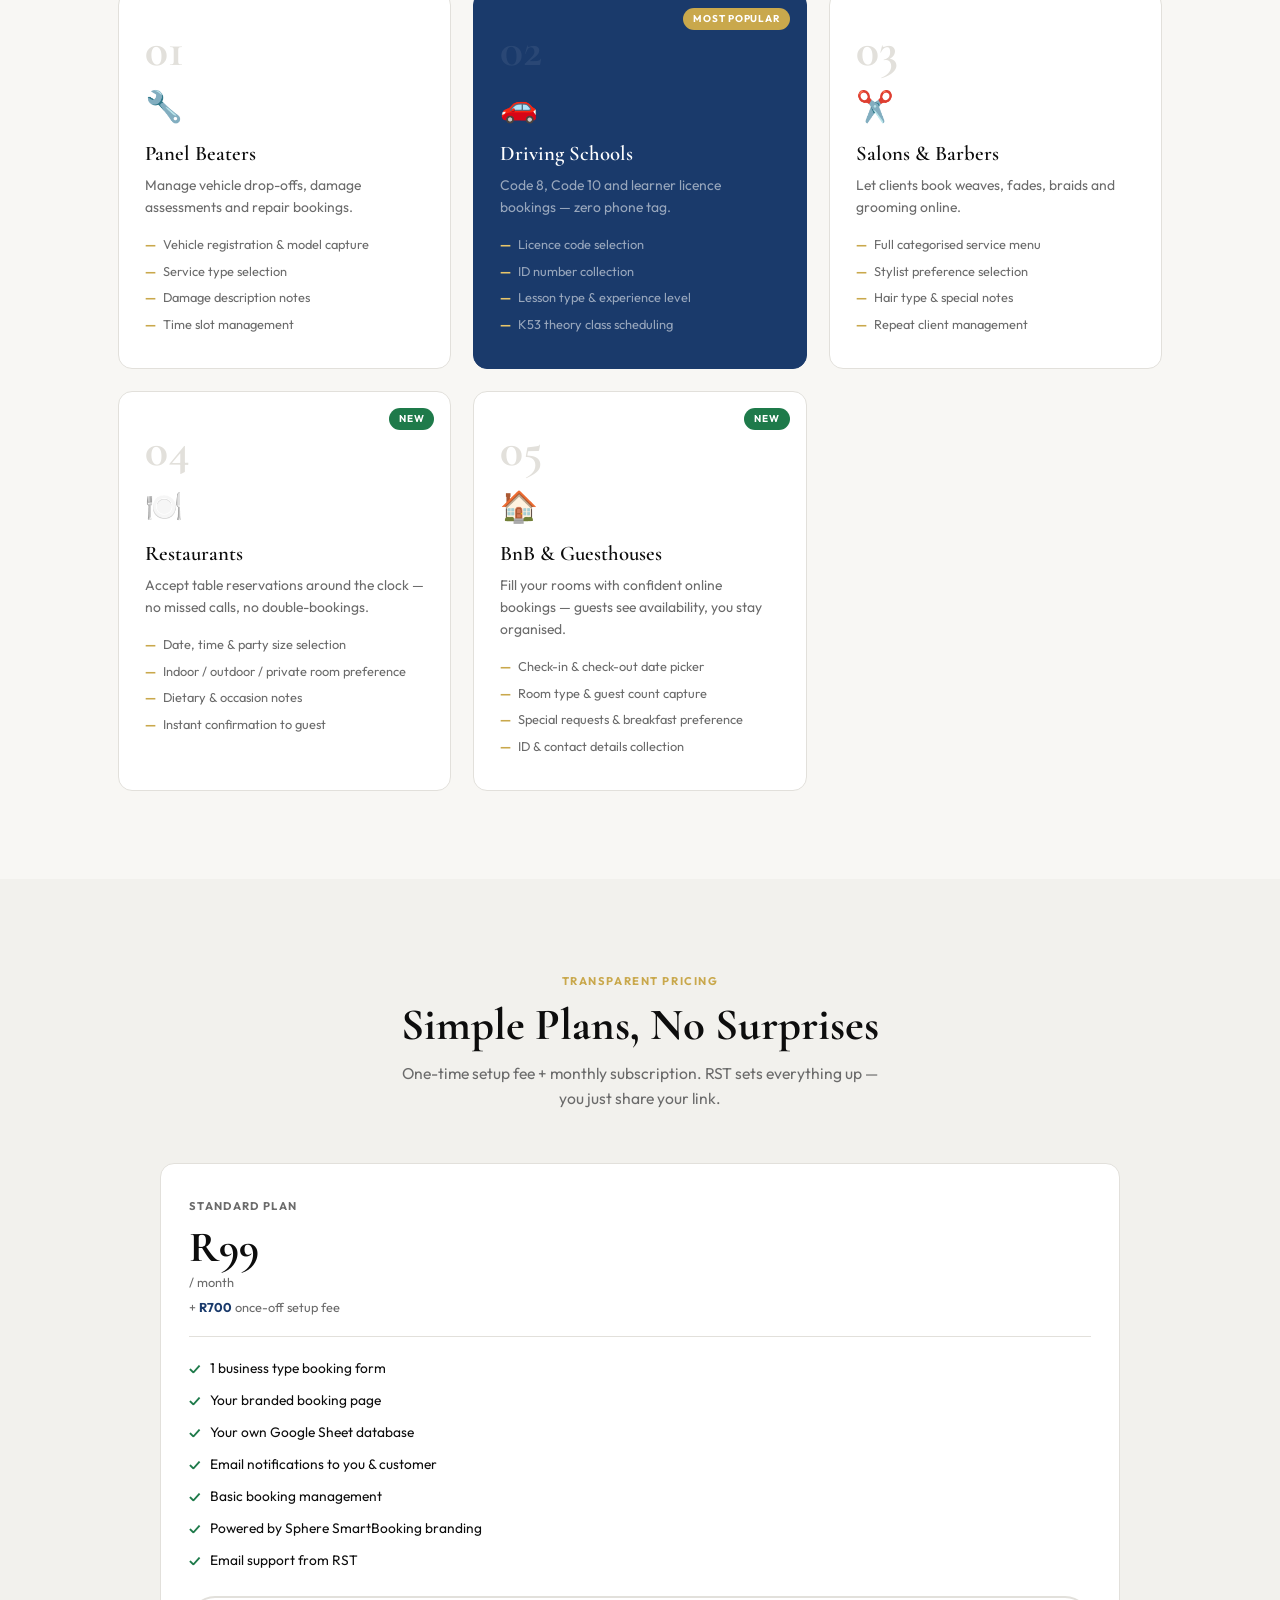
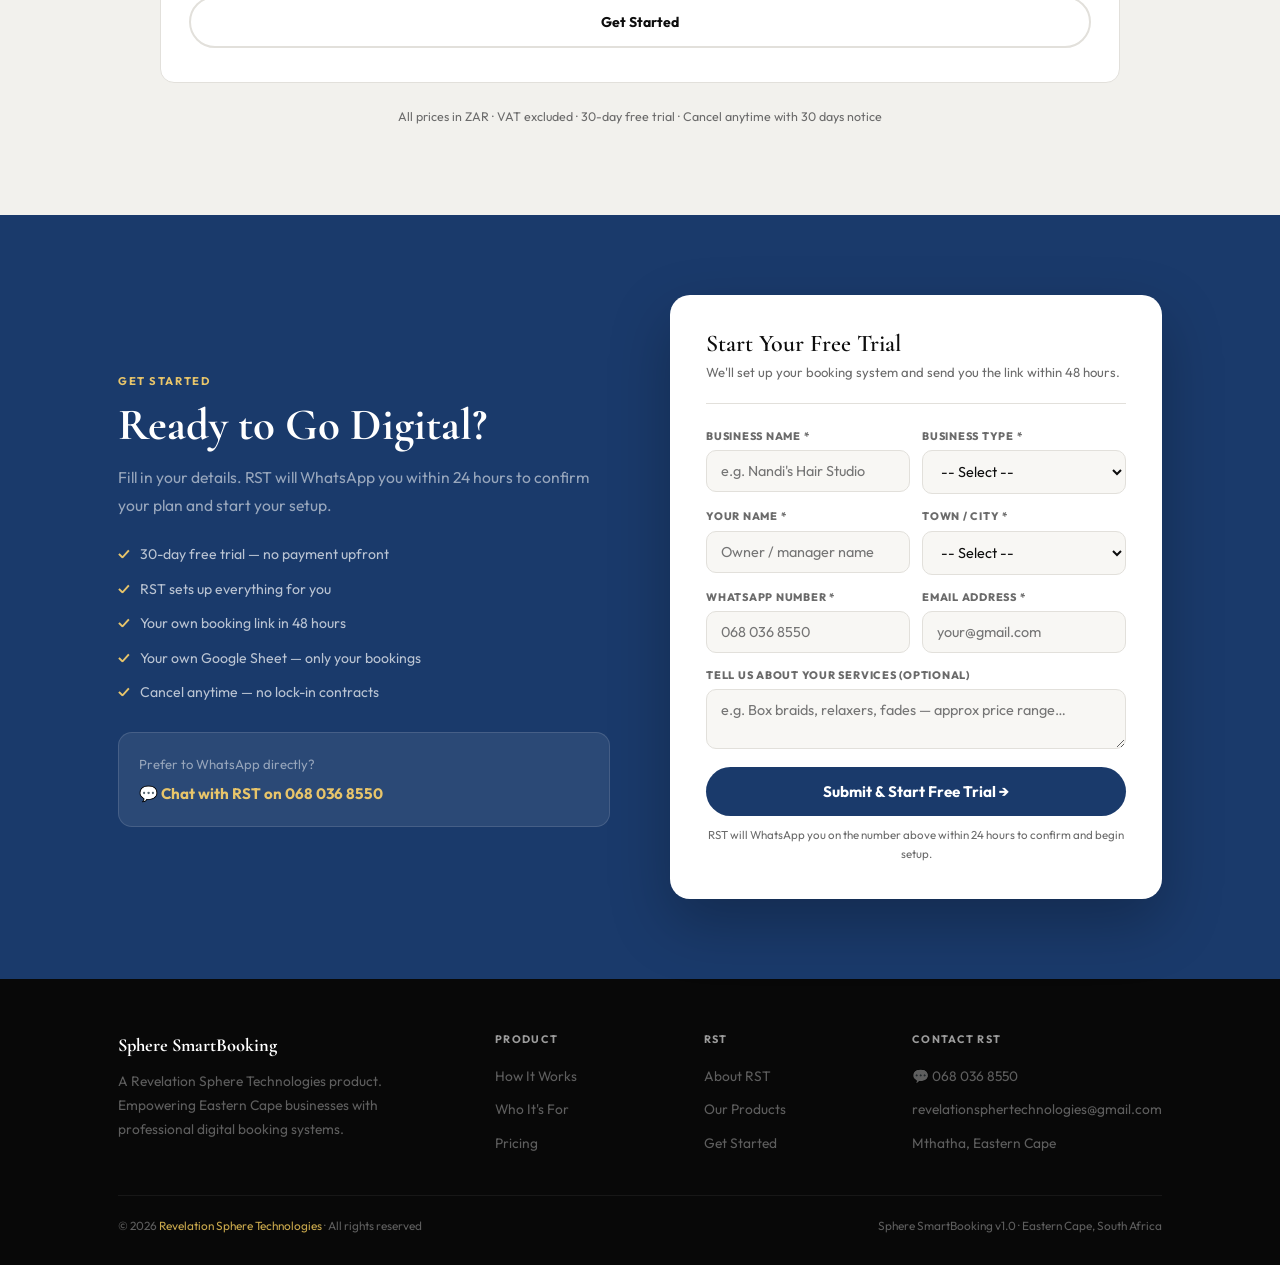
==== commit 55d61806: "First commit" ====
--- a/index.html
+++ b/index.html
@@ -3,8 +3,103 @@
 <head>
   <meta charset="UTF-8"/>
   <meta name="viewport" content="width=device-width, initial-scale=1.0"/>
-  <title>Sphere SmartBooking — by Revelation Sphere Technologies</title>
-  <meta name="description" content="Eastern Cape's premium booking platform for panel beaters, driving schools, salons & barbers, restaurants & guesthouses. Set up by RST. From R99/month."/>
+
+  <!-- ═══════════════════════════════════════════
+       PRIMARY SEO
+  ═══════════════════════════════════════════ -->
+  <title>Sphere SmartBooking — Online Booking System for Eastern Cape Businesses | RST</title>
+  <meta name="description" content="Sphere SmartBooking by Revelation Sphere Technologies. Professional online booking systems for panel beaters, driving schools, salons, barbers, restaurants and guesthouses in the Eastern Cape. Set up by RST from R99/month."/>
+  <meta name="keywords" content="online booking system Eastern Cape, booking software Mthatha, panel beater booking, driving school booking, salon booking app, barber booking, restaurant reservations Eastern Cape, BnB booking system, Revelation Sphere Technologies, RST, Sphere SmartBooking, small business booking South Africa"/>
+  <meta name="author" content="Revelation Sphere Technologies"/>
+  <meta name="robots" content="index, follow"/>
+  <link rel="canonical" href="https://spheresmartbooking.netlify.app/"/>
+
+  <!-- ═══════════════════════════════════════════
+       OPEN GRAPH (Facebook, WhatsApp, LinkedIn)
+  ═══════════════════════════════════════════ -->
+  <meta property="og:type" content="website"/>
+  <meta property="og:url" content="https://spheresmartbooking.netlify.app/"/>
+  <meta property="og:title" content="Sphere SmartBooking — Your Business. Fully Booked."/>
+  <meta property="og:description" content="Eastern Cape's booking platform for panel beaters, driving schools, salons, restaurants & guesthouses. RST sets it all up for you. From R99/month."/>
+  <meta property="og:image" content="https://spheresmartbooking.netlify.app/og-image.jpg"/>
+  <meta property="og:image:width" content="1200"/>
+  <meta property="og:image:height" content="630"/>
+  <meta property="og:image:alt" content="Sphere SmartBooking — Online Booking System for Eastern Cape Businesses"/>
+  <meta property="og:site_name" content="Sphere SmartBooking"/>
+  <meta property="og:locale" content="en_ZA"/>
+
+  <!-- ═══════════════════════════════════════════
+       TWITTER / X CARD
+  ═══════════════════════════════════════════ -->
+  <meta name="twitter:card" content="summary_large_image"/>
+  <meta name="twitter:title" content="Sphere SmartBooking — Your Business. Fully Booked."/>
+  <meta name="twitter:description" content="Eastern Cape's booking platform for panel beaters, driving schools, salons, restaurants & guesthouses. From R99/month."/>
+  <meta name="twitter:image" content="https://spheresmartbooking.netlify.app/og-image.jpg"/>
+
+  <!-- ═══════════════════════════════════════════
+       GEO / LOCAL SEO
+  ═══════════════════════════════════════════ -->
+  <meta name="geo.region" content="ZA-EC"/>
+  <meta name="geo.placename" content="Mthatha, Eastern Cape, South Africa"/>
+  <meta name="geo.position" content="-31.5892;28.7843"/>
+  <meta name="ICBM" content="-31.5892, 28.7843"/>
+
+  <!-- ═══════════════════════════════════════════
+       STRUCTURED DATA — JSON-LD
+  ═══════════════════════════════════════════ -->
+  <script type="application/ld+json">
+  {
+    "@context": "https://schema.org",
+    "@type": "SoftwareApplication",
+    "name": "Sphere SmartBooking",
+    "description": "Professional online booking system for Eastern Cape service businesses — panel beaters, driving schools, salons, barbers, restaurants and guesthouses. Set up and managed by Revelation Sphere Technologies.",
+    "url": "https://spheresmartbooking.netlify.app/",
+    "applicationCategory": "BusinessApplication",
+    "operatingSystem": "Web",
+    "offers": {
+      "@type": "Offer",
+      "price": "99",
+      "priceCurrency": "ZAR",
+      "priceSpecification": {
+        "@type": "UnitPriceSpecification",
+        "price": "99",
+        "priceCurrency": "ZAR",
+        "unitText": "month"
+      }
+    },
+    "provider": {
+      "@type": "LocalBusiness",
+      "name": "Revelation Sphere Technologies",
+      "url": "https://revelationspheretechnologies.netlify.app/",
+      "telephone": "+27680368550",
+      "email": "revelationsphertechnologies@gmail.com",
+      "address": {
+        "@type": "PostalAddress",
+        "addressLocality": "Mthatha",
+        "addressRegion": "Eastern Cape",
+        "addressCountry": "ZA"
+      },
+      "areaServed": {
+        "@type": "State",
+        "name": "Eastern Cape"
+      },
+      "contactPoint": {
+        "@type": "ContactPoint",
+        "contactType": "customer support",
+        "telephone": "+27680368550",
+        "availableLanguage": ["English", "Xhosa"]
+      }
+    }
+  }
+  </script>
+
+  <!-- ═══════════════════════════════════════════
+       FAVICON (update paths once you have assets)
+  ═══════════════════════════════════════════ -->
+  <link rel="icon" type="image/png" href="/favicon.png"/>
+  <link rel="apple-touch-icon" href="/apple-touch-icon.png"/>
+  <meta name="theme-color" content="#1a3a6b"/>
+
   <link href="https://fonts.googleapis.com/css2?family=Cormorant+Garamond:ital,wght@0,600;0,700;1,600&family=Outfit:wght@300;400;500;600;700&display=swap" rel="stylesheet"/>
   <style>
     *,*::before,*::after{box-sizing:border-box;margin:0;padding:0}
@@ -27,8 +122,6 @@
     h3{font-size:1.3rem;font-weight:600}
     em{font-style:italic;color:var(--gold)}
     .hidden{display:none!important}
-
-    /* NAVBAR */
     .navbar{position:fixed;top:0;left:0;right:0;z-index:200;background:rgba(248,247,244,.93);backdrop-filter:blur(18px);border-bottom:1px solid var(--border)}
     .nav-inner{max-width:1100px;margin:0 auto;display:flex;align-items:center;justify-content:space-between;padding:14px 28px}
     .brand{display:flex;align-items:center;gap:11px;text-decoration:none}
@@ -46,8 +139,6 @@
     .mob-menu{display:none;flex-direction:column;padding:16px 28px;gap:14px;border-top:1px solid var(--border);background:var(--bg)}
     .mob-menu a{color:var(--muted);text-decoration:none;font-weight:500}
     .mob-menu.open{display:flex}
-
-    /* HERO */
     .hero{padding:130px 0 80px;position:relative;overflow:hidden}
     .hero-glow{position:absolute;top:-100px;right:-150px;width:600px;height:600px;border-radius:50%;background:radial-gradient(circle,rgba(201,168,76,.09),transparent 65%);pointer-events:none}
     .hero-inner{display:grid;grid-template-columns:1fr 1fr;gap:60px;align-items:center}
@@ -63,8 +154,6 @@
     .trust-row{display:flex;gap:20px;flex-wrap:wrap}
     .trust{font-size:.8rem;color:var(--muted);display:flex;align-items:center;gap:5px}
     .trust::before{content:'✓';color:var(--green);font-weight:700}
-
-    /* MOCK DASHBOARD */
     .mock{background:var(--surface);border-radius:20px;box-shadow:var(--shadow-lg);overflow:hidden;border:1px solid var(--border)}
     .mock-top{background:var(--rst);padding:14px 18px;display:flex;align-items:center;justify-content:space-between}
     .mock-top-title{font-family:'Cormorant Garamond',serif;font-size:1rem;font-weight:700;color:#fff}
@@ -88,20 +177,14 @@
     .spill.p{background:rgba(201,168,76,.1);color:#9a7226}
     .mock-foot{padding:10px 14px;border-top:1px solid var(--border);font-size:.68rem;color:var(--muted);display:flex;justify-content:space-between}
     .mock-foot a{color:var(--rst);font-weight:600;text-decoration:none}
-
-    /* PROOF BAR */
     .proof-bar{background:var(--rst);color:rgba(255,255,255,.6);padding:13px 28px}
     .proof-inner{max-width:1100px;margin:0 auto;display:flex;align-items:center;gap:20px;justify-content:center;flex-wrap:wrap;font-size:.8rem}
     .proof-inner strong{color:#fff}
     .psep{opacity:.3}
-
-    /* SECTIONS */
     .section{padding:88px 0}
     .sec-head{text-align:center;margin-bottom:52px}
     .sec-eyebrow{font-size:.7rem;font-weight:700;letter-spacing:.14em;text-transform:uppercase;color:var(--gold);display:inline-block;margin-bottom:10px}
     .sec-head p{color:var(--muted);max-width:500px;margin:10px auto 0;font-size:.98rem}
-
-    /* HOW IT WORKS */
     .how-section{background:var(--dark)}
     .how-section h2{color:#fff}
     .how-section .sec-head p{color:rgba(255,255,255,.45)}
@@ -112,8 +195,6 @@
     .how-icon{font-size:1.6rem;margin-bottom:12px}
     .how-card h4{font-family:'Outfit',sans-serif;font-size:.92rem;font-weight:700;color:#fff;margin-bottom:7px}
     .how-card p{font-size:.8rem;color:rgba(255,255,255,.4);line-height:1.65}
-
-    /* SECTORS */
     .sectors-section{background:var(--bg)}
     .sectors-grid{display:grid;grid-template-columns:repeat(auto-fit,minmax(290px,1fr));gap:22px}
     .sc-card{background:var(--surface);border:1px solid var(--border);border-radius:var(--radius);padding:34px 26px;transition:all .25s;position:relative;overflow:hidden}
@@ -133,10 +214,7 @@
     .sc-card.feat .sc-num{color:rgba(255,255,255,.07)}
     .sc-card.feat li::before{color:var(--gold2)}
     .sc-pop{position:absolute;top:16px;right:16px;background:var(--gold);font-size:.62rem;font-weight:700;letter-spacing:.08em;text-transform:uppercase;padding:3px 10px;border-radius:50px}
-    /* NEW badge for new sectors */
     .sc-new{position:absolute;top:16px;right:16px;background:var(--green);color:#fff;font-size:.62rem;font-weight:700;letter-spacing:.08em;text-transform:uppercase;padding:3px 10px;border-radius:50px}
-
-    /* PRICING */
     .pricing-section{background:#f2f1ed}
     .pricing-grid{display:grid;grid-template-columns:repeat(auto-fit,minmax(275px,1fr));gap:22px;max-width:960px;margin:0 auto}
     .pc{background:var(--surface);border:1px solid var(--border);border-radius:var(--radius);padding:34px 28px;display:flex;flex-direction:column;transition:box-shadow .2s;position:relative}
@@ -166,8 +244,6 @@
     .btn-pc.gld{background:var(--gold);color:#fff}
     .btn-pc.gld:hover{background:var(--gold2)}
     .price-note{text-align:center;margin-top:24px;font-size:.78rem;color:var(--muted)}
-
-    /* SIGN UP FORM */
     .signup-section{background:var(--rst);padding:80px 0}
     .signup-inner{display:grid;grid-template-columns:1fr 1fr;gap:60px;align-items:center}
     .signup-left h2{color:#fff;margin-bottom:14px}
@@ -175,12 +251,8 @@
     .signup-perks{display:flex;flex-direction:column;gap:12px}
     .sp-item{display:flex;align-items:center;gap:10px;font-size:.88rem;color:rgba(255,255,255,.7)}
     .sp-item::before{content:'✓';color:var(--gold2);font-weight:700;flex-shrink:0}
-
-    /* DYNAMIC FORM FIELDS */
     .dynamic-fields{display:none}
     .dynamic-fields.active{display:block}
-
-    /* SIGNUP FORM CARD */
     .signup-form-card{background:var(--surface);border-radius:20px;padding:36px;box-shadow:0 24px 60px rgba(0,0,0,.25)}
     .signup-form-card h3{font-size:1.5rem;margin-bottom:4px}
     .signup-form-card .sub{font-size:.82rem;color:var(--muted);margin-bottom:24px;padding-bottom:20px;border-bottom:1px solid var(--border)}
@@ -194,8 +266,6 @@
     .btn-signup:hover{background:var(--rst2);transform:translateY(-1px);box-shadow:0 6px 20px rgba(26,58,107,.3)}
     .btn-signup:disabled{opacity:.6;cursor:not-allowed;transform:none}
     .signup-note{text-align:center;font-size:.72rem;color:var(--muted);margin-top:10px}
-
-    /* FOOTER */
     .footer{background:#080808;color:rgba(255,255,255,.35);padding:52px 0 28px}
     .footer-grid{display:grid;grid-template-columns:2fr 1fr 1fr 1fr;gap:40px;margin-bottom:40px}
     .footer h5{color:rgba(255,255,255,.6);font-size:.68rem;font-weight:700;letter-spacing:.12em;text-transform:uppercase;margin-bottom:14px}
@@ -207,16 +277,12 @@
     .footer-bottom{border-top:1px solid rgba(255,255,255,.06);padding-top:20px;display:flex;justify-content:space-between;flex-wrap:wrap;gap:10px}
     .footer-bottom p{font-size:.74rem}
     .footer-bottom a{color:var(--gold);text-decoration:none}
-
-    /* SUCCESS MODAL */
     .modal-overlay{position:fixed;inset:0;z-index:1000;background:rgba(0,0,0,.65);display:flex;align-items:center;justify-content:center;backdrop-filter:blur(8px)}
     .modal-box{background:var(--surface);border-radius:24px;padding:44px 36px;max-width:420px;width:90%;text-align:center;box-shadow:0 24px 80px rgba(0,0,0,.25)}
     .modal-box h3{font-size:1.8rem;margin-bottom:12px}
     .modal-box p{color:var(--muted);font-size:.9rem;line-height:1.65;margin-bottom:8px}
     .modal-close-btn{margin-top:20px;padding:13px 28px;background:var(--rst);color:#fff;border:none;border-radius:50px;font-family:'Outfit',sans-serif;font-weight:700;font-size:.9rem;cursor:pointer;transition:background .2s}
     .modal-close-btn:hover{background:var(--rst2)}
-
-    /* RESPONSIVE */
     @media(max-width:900px){
       .hero-inner,.signup-inner{grid-template-columns:1fr}
       .mock{display:none}
@@ -235,7 +301,6 @@
 </head>
 <body>
 
-<!-- NAVBAR -->
 <nav class="navbar">
   <div class="nav-inner">
     <a href="#" class="brand">
@@ -261,7 +326,6 @@
   </div>
 </nav>
 
-<!-- HERO -->
 <section class="hero">
   <div class="hero-glow"></div>
   <div class="container">
@@ -283,7 +347,7 @@
       <div class="reveal">
         <div class="mock">
           <div class="mock-top">
-            <div><div class="mock-top-title">Sphere SmartBooking</div><div class="mock-top-sub">Sphere SmartBooking Admin</div></div>
+            <div><div class="mock-top-title">Nandi's Hair Studio</div><div class="mock-top-sub">Sphere SmartBooking Admin</div></div>
             <div class="live-pip"><span class="ldot"></span>Live</div>
           </div>
           <div class="mock-kpis">
@@ -303,7 +367,6 @@
   </div>
 </section>
 
-<!-- PROOF BAR -->
 <div class="proof-bar">
   <div class="proof-inner">
     <span>🔧 <strong>Panel Beaters</strong></span><span class="psep">·</span>
@@ -316,7 +379,6 @@
   </div>
 </div>
 
-<!-- HOW IT WORKS -->
 <section id="how" class="section how-section">
   <div class="container">
     <div class="sec-head">
@@ -334,7 +396,6 @@
   </div>
 </section>
 
-<!-- SECTORS -->
 <section id="sectors" class="section sectors-section">
   <div class="container">
     <div class="sec-head">
@@ -344,8 +405,7 @@
     </div>
     <div class="sectors-grid reveal">
       <div class="sc-card">
-        <div class="sc-num">01</div>
-        <div class="sc-emoji">🔧</div>
+        <div class="sc-num">01</div><div class="sc-emoji">🔧</div>
         <h3>Panel Beaters</h3>
         <p>Manage vehicle drop-offs, damage assessments and repair bookings.</p>
         <ul>
@@ -357,8 +417,7 @@
       </div>
       <div class="sc-card feat">
         <div class="sc-pop">Most Popular</div>
-        <div class="sc-num">02</div>
-        <div class="sc-emoji">🚗</div>
+        <div class="sc-num">02</div><div class="sc-emoji">🚗</div>
         <h3>Driving Schools</h3>
         <p>Code 8, Code 10 and learner licence bookings — zero phone tag.</p>
         <ul>
@@ -369,8 +428,7 @@
         </ul>
       </div>
       <div class="sc-card">
-        <div class="sc-num">03</div>
-        <div class="sc-emoji">✂️</div>
+        <div class="sc-num">03</div><div class="sc-emoji">✂️</div>
         <h3>Salons & Barbers</h3>
         <p>Let clients book weaves, fades, braids and grooming online.</p>
         <ul>
@@ -382,8 +440,7 @@
       </div>
       <div class="sc-card">
         <div class="sc-new">New</div>
-        <div class="sc-num">04</div>
-        <div class="sc-emoji">🍽️</div>
+        <div class="sc-num">04</div><div class="sc-emoji">🍽️</div>
         <h3>Restaurants</h3>
         <p>Accept table reservations around the clock — no missed calls, no double-bookings.</p>
         <ul>
@@ -395,8 +452,7 @@
       </div>
       <div class="sc-card">
         <div class="sc-new">New</div>
-        <div class="sc-num">05</div>
-        <div class="sc-emoji">🏠</div>
+        <div class="sc-num">05</div><div class="sc-emoji">🏠</div>
         <h3>BnB & Guesthouses</h3>
         <p>Fill your rooms with confident online bookings — guests see availability, you stay organised.</p>
         <ul>
@@ -410,7 +466,6 @@
   </div>
 </section>
 
-<!-- PRICING -->
 <section id="pricing" class="section pricing-section">
   <div class="container">
     <div class="sec-head">
@@ -440,7 +495,6 @@
   </div>
 </section>
 
-<!-- SIGN UP FORM -->
 <section id="signup" class="signup-section">
   <div class="container">
     <div class="signup-inner">
@@ -468,17 +522,9 @@
       <div class="signup-form-card reveal">
         <h3>Start Your Free Trial</h3>
         <p class="sub">We'll set up your booking system and send you the link within 48 hours.</p>
-
-        <!-- NETLIFY FORM — collects new client signups -->
-        <form id="signupForm"
-              name="ssb-new-client-signup"
-              method="POST"
-              data-netlify="true"
-              netlify
-              netlify-honeypot="bot-field">
+        <form id="signupForm" name="ssb-new-client-signup" method="POST" data-netlify="true" netlify-honeypot="bot-field">
           <input type="hidden" name="form-name" value="ssb-new-client-signup"/>
           <p class="hidden"><label>Skip: <input name="bot-field"/></label></p>
-
           <div class="sfg-row">
             <div class="sfg">
               <label>Business Name *</label>
@@ -497,8 +543,6 @@
               </select>
             </div>
           </div>
-
-          <!-- DYNAMIC: Restaurant fields -->
           <div class="dynamic-fields" id="fields-restaurant">
             <div class="sfg-row">
               <div class="sfg">
@@ -527,8 +571,6 @@
               </select>
             </div>
           </div>
-
-          <!-- DYNAMIC: BnB / Guesthouse fields -->
           <div class="dynamic-fields" id="fields-bnb">
             <div class="sfg-row">
               <div class="sfg">
@@ -556,7 +598,6 @@
               </select>
             </div>
           </div>
-
           <div class="sfg-row">
             <div class="sfg">
               <label>Your Name *</label>
@@ -589,17 +630,9 @@
             </div>
           </div>
           <div class="sfg">
-            <label>Plan You're Interested In *</label>
-            <select name="plan" required>
-              <option value="">-- Select a plan --</option>
-              <option>Starter — R99/month + R500 setup</option>
-            </select>
-          </div>
-          <div class="sfg">
             <label>Tell us about your services (optional)</label>
             <textarea name="services_info" rows="2" placeholder="e.g. Box braids, relaxers, fades — approx price range…"></textarea>
           </div>
-
           <button type="submit" class="btn-signup" id="signupBtn">Submit &amp; Start Free Trial →</button>
           <p class="signup-note">RST will WhatsApp you on the number above within 24 hours to confirm and begin setup.</p>
         </form>
@@ -608,7 +641,6 @@
   </div>
 </section>
 
-<!-- FOOTER -->
 <footer class="footer">
   <div class="container">
     <div class="footer-grid">
@@ -648,7 +680,6 @@
   </div>
 </footer>
 
-<!-- SUCCESS MODAL -->
 <div id="signupModal" class="modal-overlay" style="display:none">
   <div class="modal-box">
     <div style="font-size:3rem;margin-bottom:14px">🎉</div>
@@ -661,16 +692,12 @@
 
 <script>
 function toggleMenu(){ document.getElementById('mobMenu').classList.toggle('open'); }
-
-// Dynamic form fields based on business type
 document.getElementById('businessTypeSelect').addEventListener('change', function(){
   const val = this.value;
   document.querySelectorAll('.dynamic-fields').forEach(el => el.classList.remove('active'));
   if(val === 'Restaurant') document.getElementById('fields-restaurant').classList.add('active');
   if(val === 'BnB & Guesthouse') document.getElementById('fields-bnb').classList.add('active');
 });
-
-// Signup form
 document.getElementById('signupForm').addEventListener('submit', function(e){
   e.preventDefault();
   const btn = document.getElementById('signupBtn');
@@ -683,10 +710,7 @@
   .then(()=>{ document.getElementById('signupModal').style.display='flex'; this.reset(); document.querySelectorAll('.dynamic-fields').forEach(el=>el.classList.remove('active')); btn.textContent='Submit & Start Free Trial →'; btn.disabled=false; })
   .catch(()=>{ document.getElementById('signupModal').style.display='flex'; this.reset(); document.querySelectorAll('.dynamic-fields').forEach(el=>el.classList.remove('active')); btn.textContent='Submit & Start Free Trial →'; btn.disabled=false; });
 });
-
 document.getElementById('signupModal').addEventListener('click',function(e){if(e.target===this)this.style.display='none';});
-
-// Scroll reveal
 const obs = new IntersectionObserver(es=>es.forEach(e=>{if(e.isIntersecting)e.target.classList.add('in')}),{threshold:.08});
 document.querySelectorAll('.reveal').forEach(r=>obs.observe(r));
 </script>
